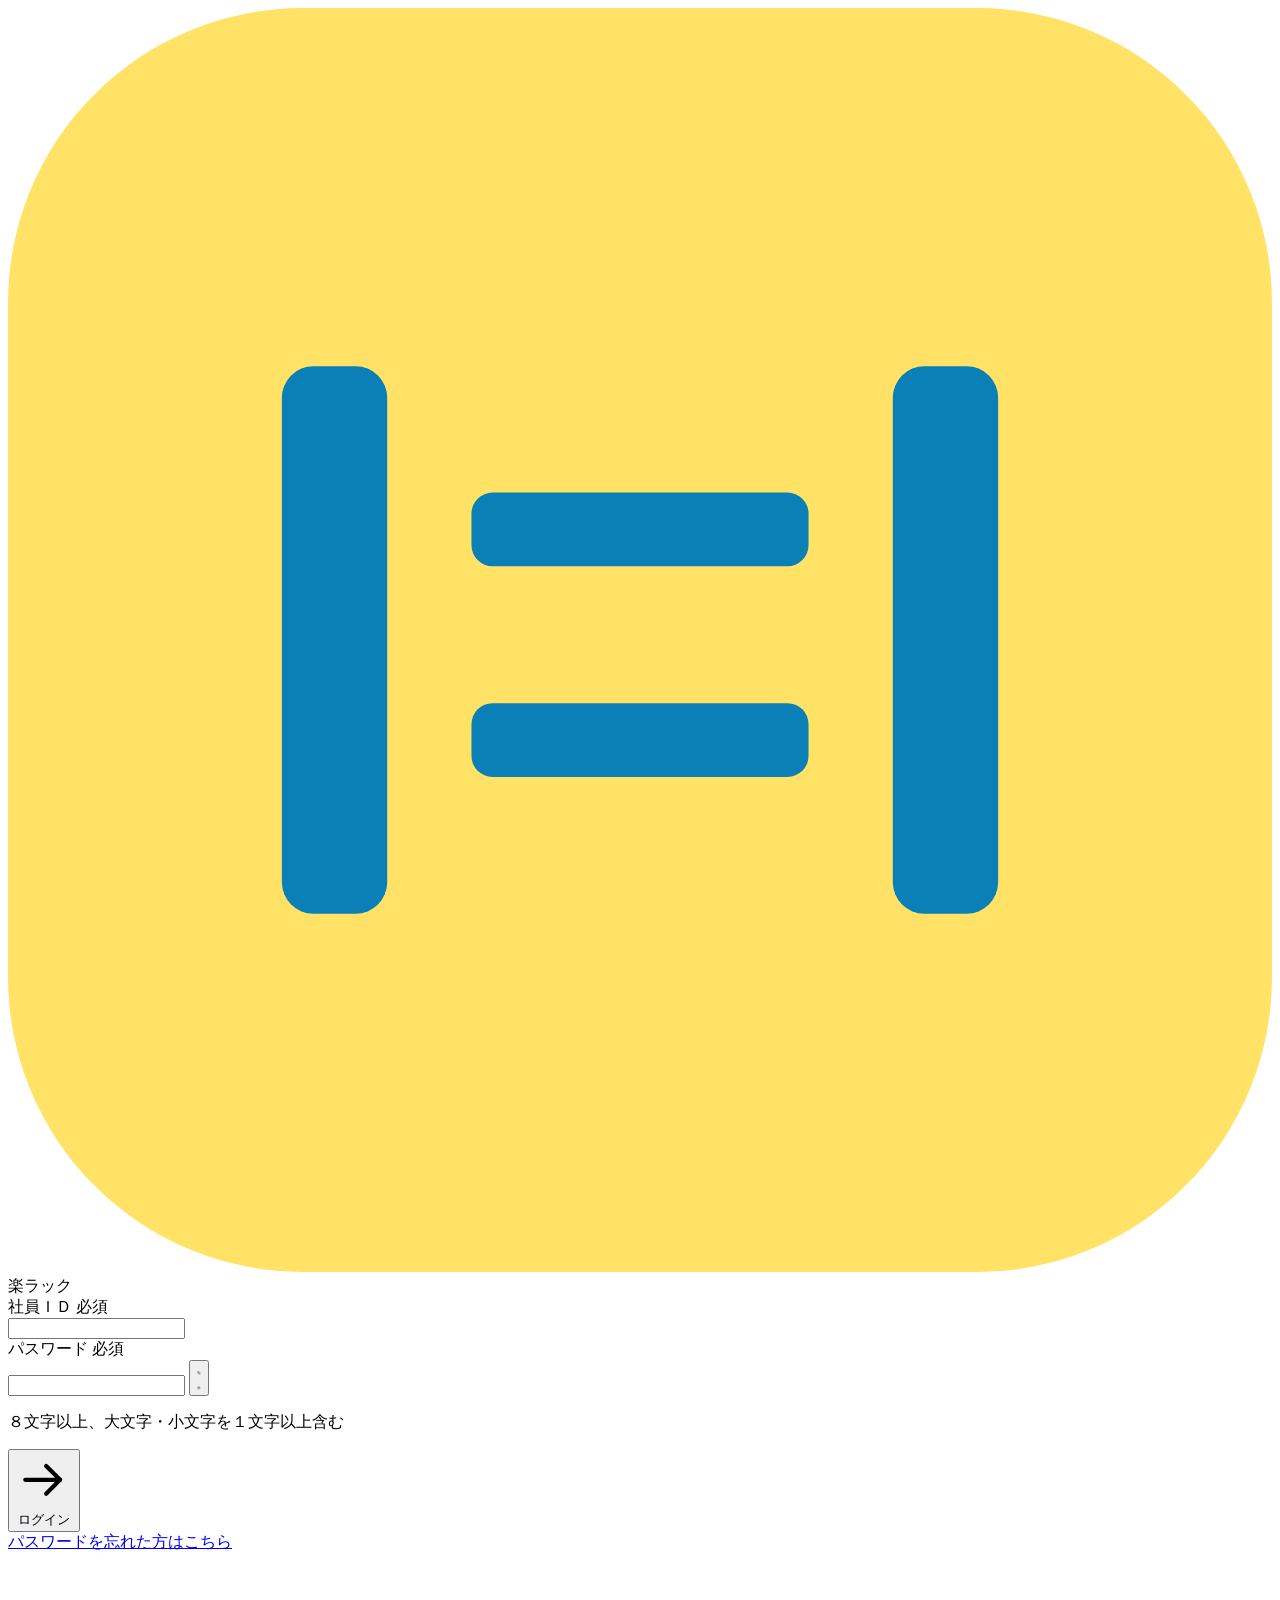
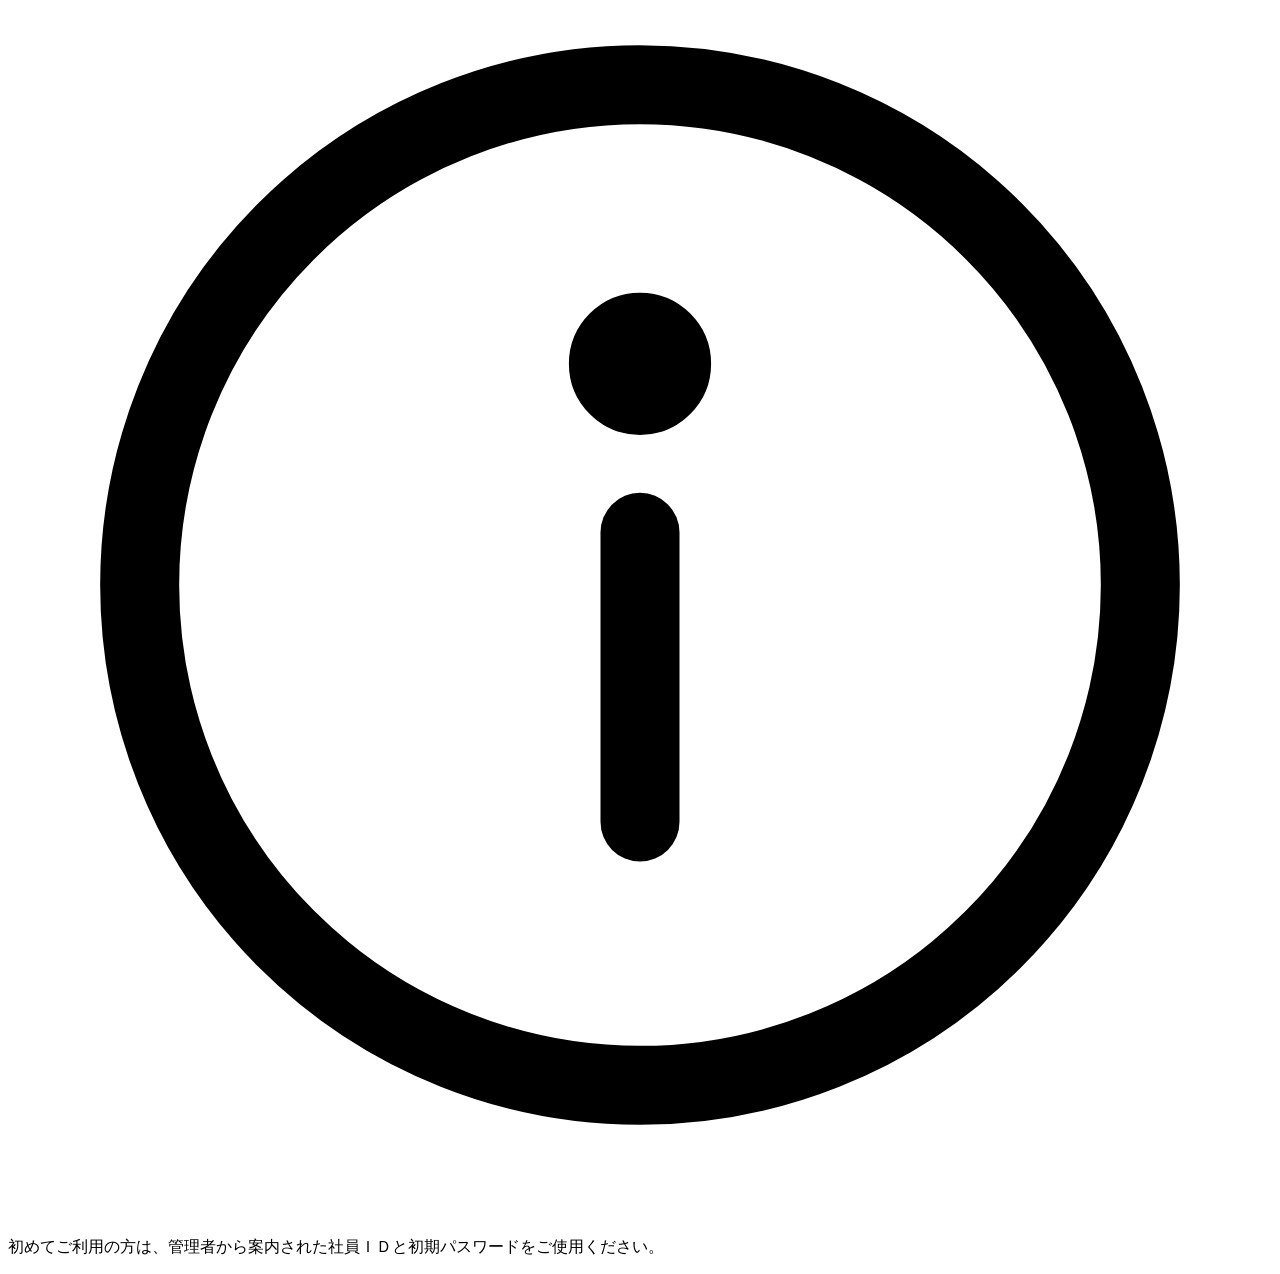
==== html/index.html @ d92fe962 "パスワード再設定画面のファイルを複数に分けた" ====
<!DOCTYPE html>
<html lang="ja">
<head>
  <meta charset="UTF-8">
  <meta name="viewport" content="width=device-width, initial-scale=1">
  <title>ログイン | 楽ラック</title>
  <link rel="preconnect" href="https://fonts.googleapis.com">
  <link rel="preconnect" href="https://fonts.gstatic.com" crossorigin>
  <link href="https://fonts.googleapis.com/css2?family=Noto+Sans+JP:wght@400;500;700&display=swap" rel="stylesheet">
  <link rel="stylesheet" href="login.css">
</head>
<body>
  <main class="login-page">
    <div class="login-container">

      <!-- ロゴ -->
      <div class="logo">
        <svg class="logo-icon" viewBox="0 0 60 60" aria-hidden="true">
          <rect width="60" height="60" rx="14" fill="#ffe266"/>
          <g fill="#0a80b6">
            <rect x="13" y="17" width="5" height="26" rx="1.5"/>
            <rect x="42" y="17" width="5" height="26" rx="1.5"/>
            <rect x="22" y="23" width="16" height="3.5" rx="1"/>
            <rect x="22" y="33" width="16" height="3.5" rx="1"/>
          </g>
        </svg>
        <span class="logo-text">楽ラック</span>
      </div>

      <form id="loginForm" novalidate>
        <!-- 社員ID -->
        <div class="field">
          <div class="label-row">
            <label for="employeeId">社員ＩＤ</label>
            <span class="required">必須</span>
          </div>
          <div class="input-wrap">
            <input type="text" id="employeeId" name="employeeId" value=""
                  autocomplete="username" inputmode="numeric" required>
          </div>
        </div>

        <!-- パスワード -->
        <div class="field has-hint">
          <div class="label-row">
            <label for="password">パスワード</label>
            <span class="required">必須</span>
          </div>
          <div class="input-wrap has-toggle">
            <input type="password" id="password" name="password" value=""
                  autocomplete="current-password" required>
            <button type="button" class="toggle-pw" id="togglePw" aria-label="パスワードを表示する">
              <!-- 目に斜線(非表示中) -->
              <svg class="icon-eye-off" viewBox="0 0 24 24" fill="none" stroke="currentColor"
                  stroke-width="1.6" stroke-linecap="round" stroke-linejoin="round" aria-hidden="true">
                <path d="M9.9 4.24A9.1 9.1 0 0 1 12 4c7 0 10 8 10 8a17.6 17.6 0 0 1-2.16 3.19"/>
                <path d="M6.61 6.61A17.3 17.3 0 0 0 2 12s3 8 10 8a9.7 9.7 0 0 0 5.39-1.61"/>
                <path d="M14.12 14.12a3 3 0 1 1-4.24-4.24"/>
                <line x1="2" y1="2" x2="22" y2="22"/>
              </svg>
              <!-- 目(表示中) -->
              <svg class="icon-eye" viewBox="0 0 24 24" fill="none" stroke="currentColor"
                  stroke-width="1.6" stroke-linecap="round" stroke-linejoin="round" aria-hidden="true">
                <path d="M2 12s3-8 10-8 10 8 10 8-3 8-10 8-10-8-10-8z"/>
                <circle cx="12" cy="12" r="3"/>
              </svg>
            </button>
          </div>
          <p class="hint">８文字以上、大文字・小文字を１文字以上含む</p>
          <p class="error-message" id="errorMessage" role="alert"></p>
        </div>

        <!-- ログインボタン -->
        <button type="submit" class="login-button" id="loginButton">
          <svg viewBox="0 0 24 24" fill="none" stroke="currentColor" stroke-width="1.8"
              stroke-linecap="round" stroke-linejoin="round" aria-hidden="true">
            <line x1="4" y1="12" x2="19" y2="12"/>
            <polyline points="13 6 19 12 13 18"/>
          </svg>
          <span>ログイン</span>
        </button>
      </form>

      <a href="#" class="forgot">パスワードを忘れた方はこちら</a>

      <!-- 案内 -->
      <div class="notice">
        <svg viewBox="0 0 24 24" fill="none" stroke="currentColor" stroke-width="1.5"
            stroke-linecap="round" stroke-linejoin="round" aria-hidden="true">
          <circle cx="12" cy="12" r="9.5"/>
          <line x1="12" y1="11" x2="12" y2="16.5"/>
          <circle cx="12" cy="7.8" r="0.6" fill="currentColor"/>
        </svg>
        <p>初めてご利用の方は、管理者から案内された社員ＩＤと初期パスワードをご使用ください。</p>
      </div>

    </div>
  </main>

  <script>
    // ===== 遷移先 =====
    const ROUTES = {
      production: 'todo.html',      // 生産部 → todo画面
      sales: 'schedule.html'        // 営業部 → 工程表一覧画面
    };

    // ===== 社員IDから部署を判定 =====
    // 本番では、社員登録DBを参照するAPIに差し替えてください。
    // 期待するレスポンス例: { ok: true, department: "production" | "sales" }
    async function authenticate(employeeId, password) {
      /* --- 本番用(例) ---
      const res = await fetch('/api/login', {
        method: 'POST',
        headers: { 'Content-Type': 'application/json' },
        body: JSON.stringify({ employeeId, password })
      });
      if (!res.ok) return { ok: false };
      return await res.json();
      ---------------------- */

      // --- 動作確認用ダミー(DB連携前) ---
      // 0001〜4999 → 生産部 / 5000〜 → 営業部 としています
      const num = parseInt(employeeId, 10);
      if (Number.isNaN(num)) return { ok: false };
      return { ok: true, department: num < 5000 ? 'production' : 'sales' };
    }

    // ===== パスワード表示切替 =====
    const pw = document.getElementById('password');
    const toggle = document.getElementById('togglePw');
    toggle.addEventListener('click', () => {
      const show = pw.type === 'password';
      pw.type = show ? 'text' : 'password';
      toggle.classList.toggle('is-visible', show);
      toggle.setAttribute('aria-label', show ? 'パスワードを隠す' : 'パスワードを表示する');
    });

    // ===== ログイン処理 =====
    const form = document.getElementById('loginForm');
    const idInput = document.getElementById('employeeId');
    const errorEl = document.getElementById('errorMessage');
    const button = document.getElementById('loginButton');

    function showError(msg, targets) {
      errorEl.textContent = msg;
      [idInput, pw].forEach(el => el.classList.remove('is-error'));
      targets.forEach(el => el.classList.add('is-error'));
    }

    form.addEventListener('submit', async (e) => {
      e.preventDefault();
      const id = idInput.value.trim();
      const password = pw.value;

      if (!id) return showError('社員ＩＤを入力してください。', [idInput]);
      if (!password) return showError('パスワードを入力してください。', [pw]);
      if (password.length < 8 || !/[A-Z]/.test(password) || !/[a-z]/.test(password)) {
        return showError('パスワードは８文字以上で、大文字・小文字を１文字以上含めてください。', [pw]);
      }

      button.disabled = true;
      try {
        const result = await authenticate(id, password);
        if (!result.ok) {
          return showError('社員ＩＤまたはパスワードが正しくありません。', [idInput, pw]);
        }
        const dest = ROUTES[result.department];
        if (!dest) return showError('部署の情報を取得できませんでした。管理者にお問い合わせください。', []);
        window.location.href = dest;
      } catch (err) {
        showError('通信に失敗しました。時間をおいて再度お試しください。', []);
      } finally {
        button.disabled = false;
      }
    });
  </script>
</body>
</html>
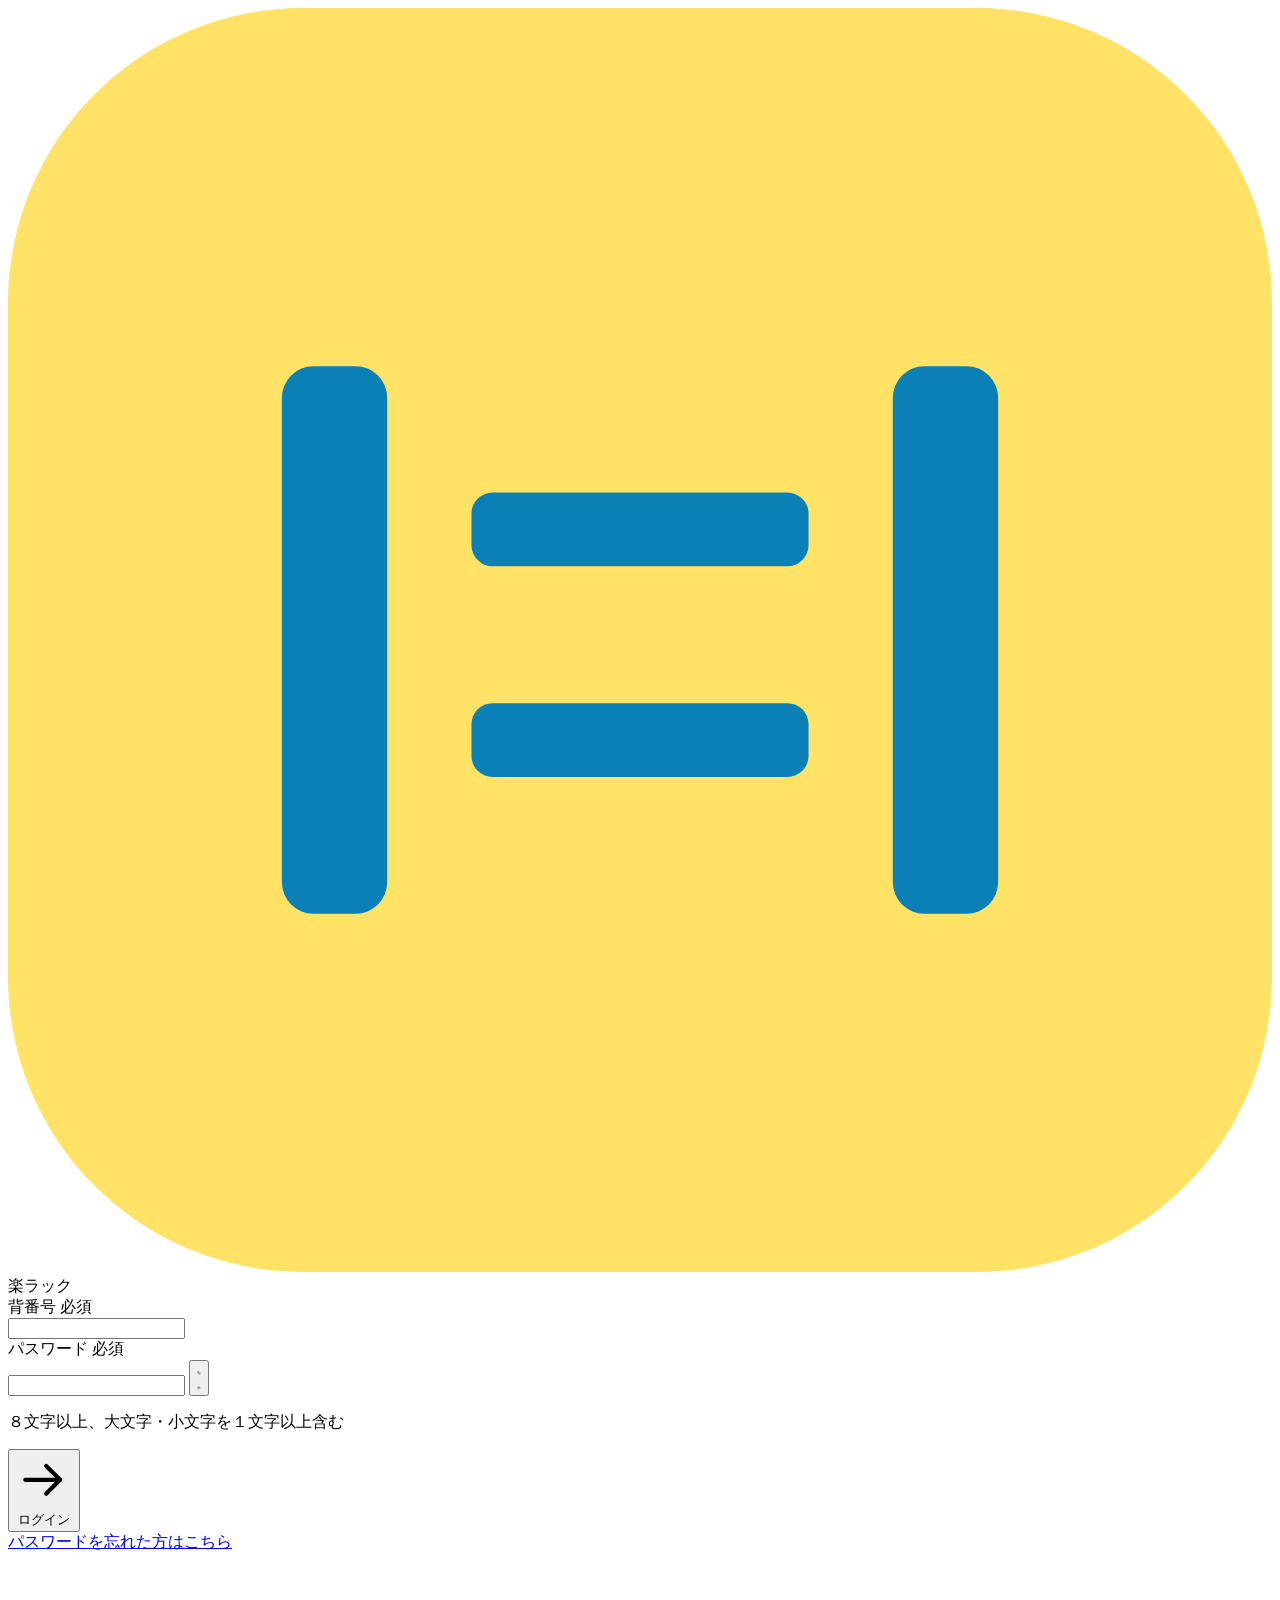
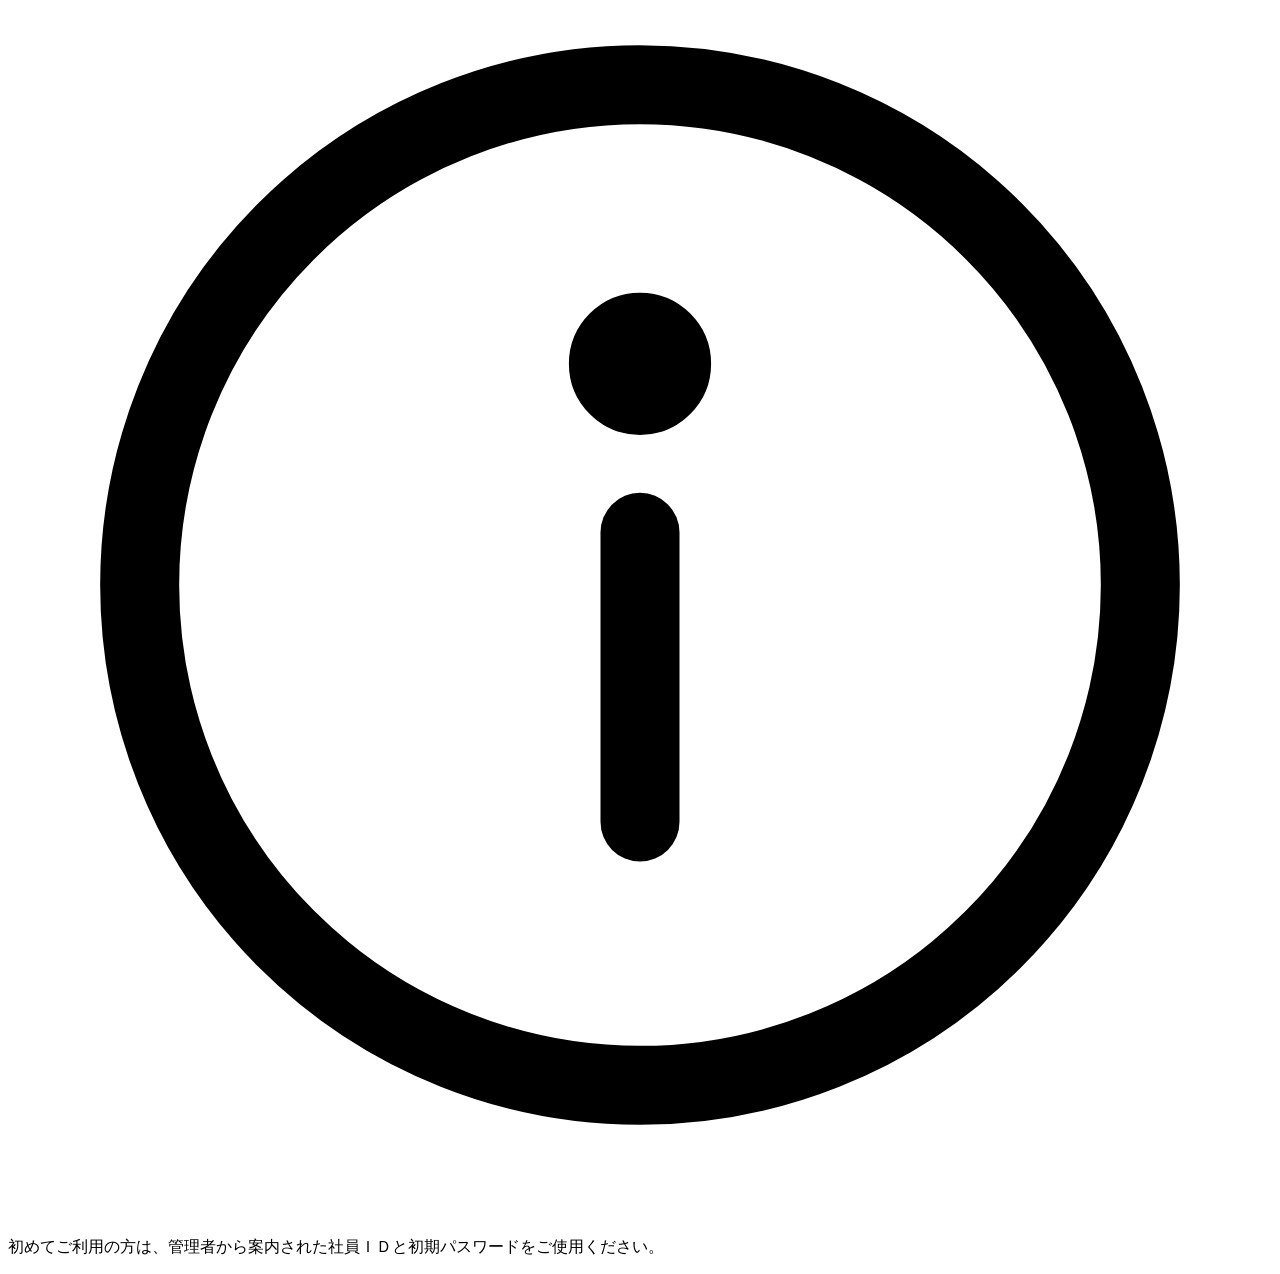
==== commit 1e326b03: "社員IDを背番号に変更した" ====
--- a/html/index.html
+++ b/html/index.html
@@ -28,10 +28,10 @@
       </div>
 
       <form id="loginForm" novalidate>
-        <!-- 社員ID -->
+        <!-- 背番号 -->
         <div class="field">
           <div class="label-row">
-            <label for="employeeId">社員ＩＤ</label>
+            <label for="employeeId">背番号</label>
             <span class="required">必須</span>
           </div>
           <div class="input-wrap">
@@ -97,82 +97,6 @@
     </div>
   </main>
 
-  <script>
-    // ===== 遷移先 =====
-    const ROUTES = {
-      production: 'todo.html',      // 生産部 → todo画面
-      sales: 'schedule.html'        // 営業部 → 工程表一覧画面
-    };
 
-    // ===== 社員IDから部署を判定 =====
-    // 本番では、社員登録DBを参照するAPIに差し替えてください。
-    // 期待するレスポンス例: { ok: true, department: "production" | "sales" }
-    async function authenticate(employeeId, password) {
-      /* --- 本番用(例) ---
-      const res = await fetch('/api/login', {
-        method: 'POST',
-        headers: { 'Content-Type': 'application/json' },
-        body: JSON.stringify({ employeeId, password })
-      });
-      if (!res.ok) return { ok: false };
-      return await res.json();
-      ---------------------- */
-
-      // --- 動作確認用ダミー(DB連携前) ---
-      // 0001〜4999 → 生産部 / 5000〜 → 営業部 としています
-      const num = parseInt(employeeId, 10);
-      if (Number.isNaN(num)) return { ok: false };
-      return { ok: true, department: num < 5000 ? 'production' : 'sales' };
-    }
-
-    // ===== パスワード表示切替 =====
-    const pw = document.getElementById('password');
-    const toggle = document.getElementById('togglePw');
-    toggle.addEventListener('click', () => {
-      const show = pw.type === 'password';
-      pw.type = show ? 'text' : 'password';
-      toggle.classList.toggle('is-visible', show);
-      toggle.setAttribute('aria-label', show ? 'パスワードを隠す' : 'パスワードを表示する');
-    });
-
-    // ===== ログイン処理 =====
-    const form = document.getElementById('loginForm');
-    const idInput = document.getElementById('employeeId');
-    const errorEl = document.getElementById('errorMessage');
-    const button = document.getElementById('loginButton');
-
-    function showError(msg, targets) {
-      errorEl.textContent = msg;
-      [idInput, pw].forEach(el => el.classList.remove('is-error'));
-      targets.forEach(el => el.classList.add('is-error'));
-    }
-
-    form.addEventListener('submit', async (e) => {
-      e.preventDefault();
-      const id = idInput.value.trim();
-      const password = pw.value;
-
-      if (!id) return showError('社員ＩＤを入力してください。', [idInput]);
-      if (!password) return showError('パスワードを入力してください。', [pw]);
-      if (password.length < 8 || !/[A-Z]/.test(password) || !/[a-z]/.test(password)) {
-        return showError('パスワードは８文字以上で、大文字・小文字を１文字以上含めてください。', [pw]);
-      }
-
-      button.disabled = true;
-      try {
-        const result = await authenticate(id, password);
-        if (!result.ok) {
-          return showError('社員ＩＤまたはパスワードが正しくありません。', [idInput, pw]);
-        }
-        const dest = ROUTES[result.department];
-        if (!dest) return showError('部署の情報を取得できませんでした。管理者にお問い合わせください。', []);
-        window.location.href = dest;
-      } catch (err) {
-        showError('通信に失敗しました。時間をおいて再度お試しください。', []);
-      } finally {
-        button.disabled = false;
-      }
-    });
-  </script>
 </body>
 </html>
